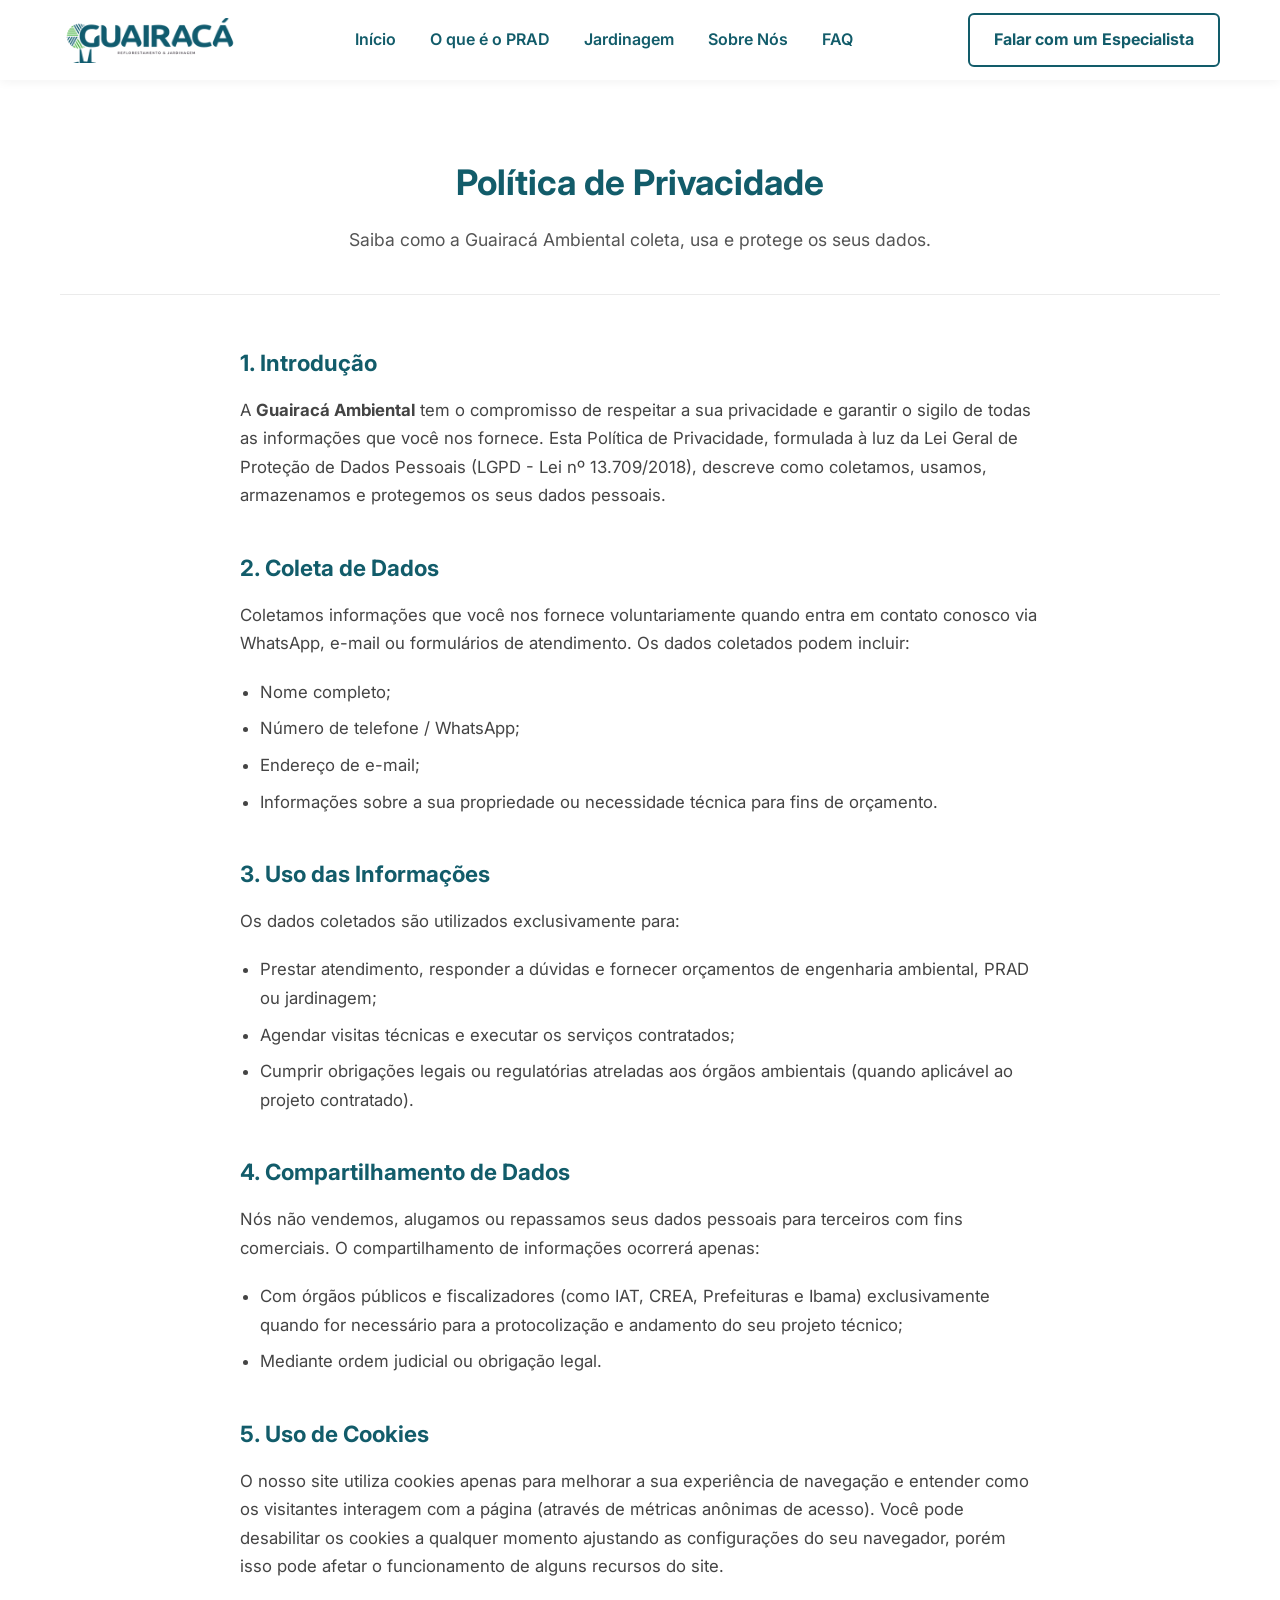
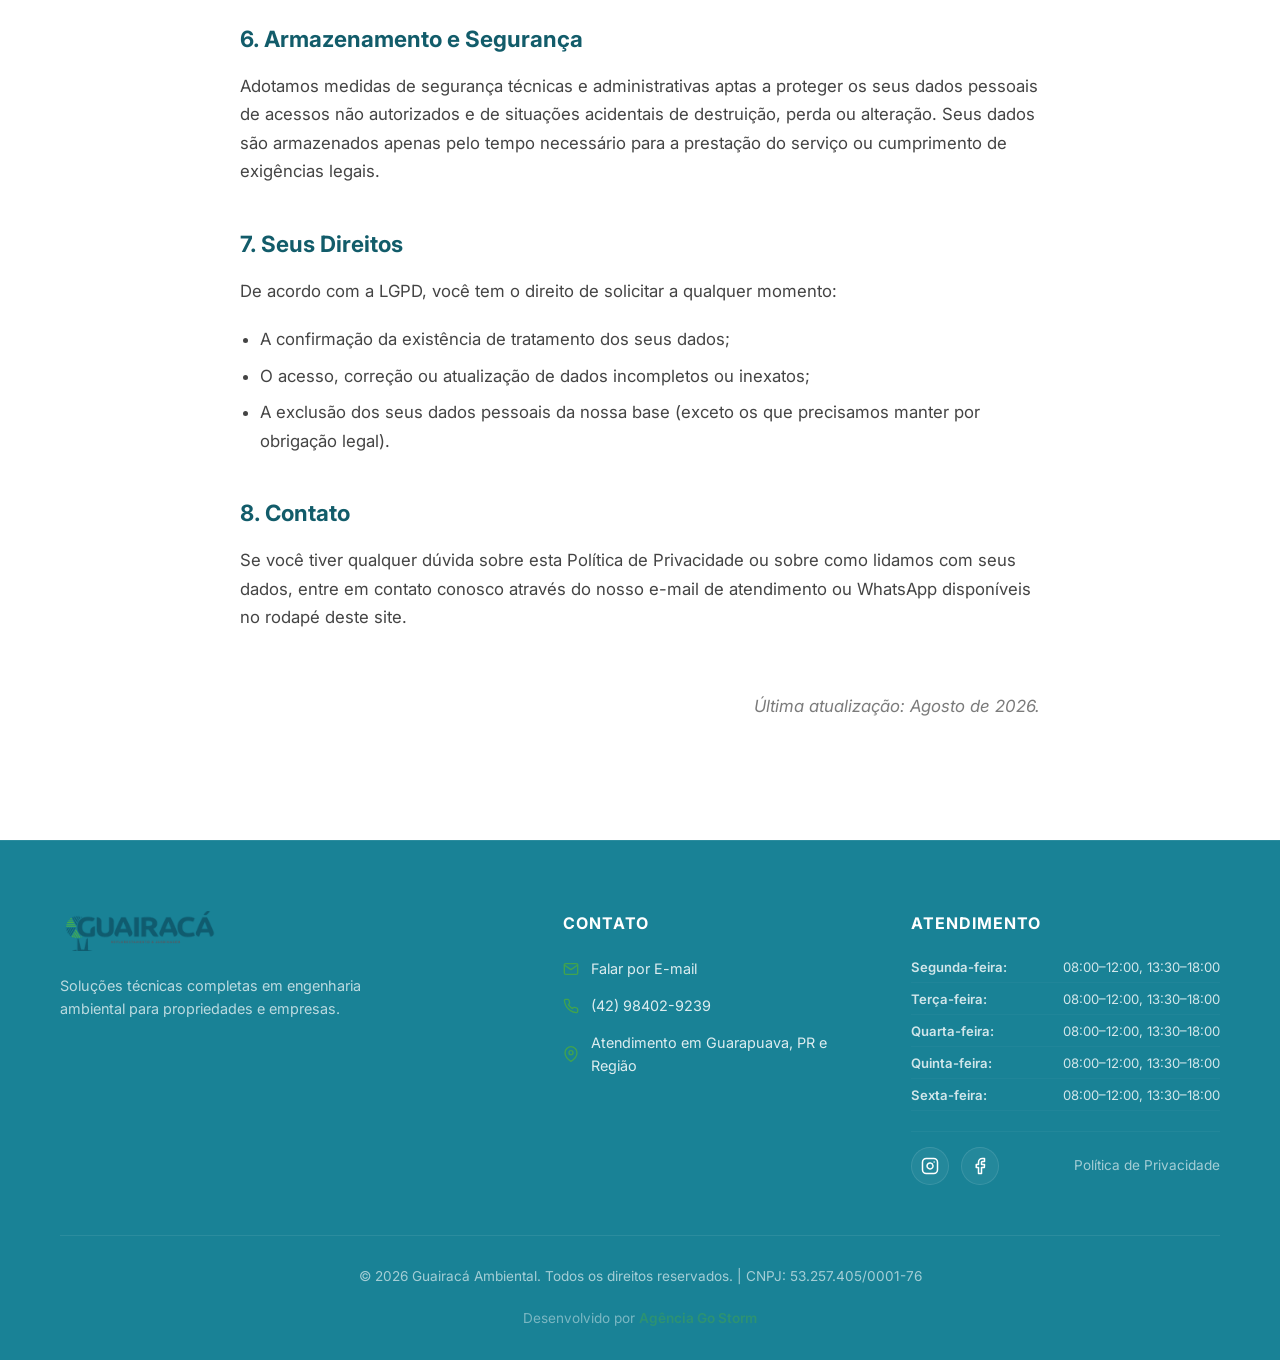
==== politica-de-privacidade.html @ 58c87380 "Primeira versão site Guairacá" ====
<!DOCTYPE html>
<html lang="pt-BR">
<head>
    <meta charset="UTF-8">
    <meta name="viewport" content="width=device-width, initial-scale=1.0">
    <title>Política de Privacidade - Guairacá Ambiental</title>
    <link rel="stylesheet" href="css/style.css">
    <link href="https://fonts.googleapis.com/css2?family=Inter:wght@300;400;600;700&display=swap" rel="stylesheet">
</head>
<body>

    <!-- Cabeçalho (Com links apontando de volta para a Home) -->
    <header id="header" class="header-fixo">
        <div class="container menu-container">
            <div class="logo">
                <a href="index.html">
                    <img src="assets/images/logo2.png" alt="Guairacá Ambiental">
                </a>
            </div>
            <nav class="nav-links">
                <a href="index.html#inicio">Início</a>
                <a href="index.html#prad">O que é o PRAD</a>
                <a href="index.html#jardinagem">Jardinagem</a>
                <a href="index.html#sobre">Sobre Nós</a>
                <a href="index.html#faq">FAQ</a>
            </nav>
            <div class="header-actions">
                <a href="index.html#contato" class="btn btn-destaque" id="btn-falar-especialista">Falar com um Especialista</a>
                <button class="menu-hamburguer" id="menuToggle" aria-label="Abrir Menu">
                    <span></span>
                    <span></span>
                    <span></span>
                </button>
            </div>
        </div>
        <!-- Gaveta do Menu Mobile -->
        <div class="menu-mobile" id="mobileMenu">
            <a href="index.html#inicio" class="link-mobile">Início</a>
            <a href="index.html#prad" class="link-mobile">O que é o PRAD</a>
            <a href="index.html#jardinagem" class="link-mobile">Jardinagem</a>
            <a href="index.html#sobre" class="link-mobile">Sobre Nós</a>
            <a href="index.html#faq" class="link-mobile">FAQ</a>
        </div>
    </header>

    <!-- Conteúdo da Política de Privacidade -->
    <main class="pagina-interna">
        <div class="container">
            <div class="cabecalho-pagina text-center">
                <h1 class="titulo-secao">Política de Privacidade</h1>
                <p class="texto-introdutorio">Saiba como a Guairacá Ambiental coleta, usa e protege os seus dados.</p>
            </div>

            <div class="conteudo-texto-legal">
                <h2>1. Introdução</h2>
                <p>A <strong>Guairacá Ambiental</strong> tem o compromisso de respeitar a sua privacidade e garantir o sigilo de todas as informações que você nos fornece. Esta Política de Privacidade, formulada à luz da Lei Geral de Proteção de Dados Pessoais (LGPD - Lei nº 13.709/2018), descreve como coletamos, usamos, armazenamos e protegemos os seus dados pessoais.</p>

                <h2>2. Coleta de Dados</h2>
                <p>Coletamos informações que você nos fornece voluntariamente quando entra em contato conosco via WhatsApp, e-mail ou formulários de atendimento. Os dados coletados podem incluir:</p>
                <ul>
                    <li>Nome completo;</li>
                    <li>Número de telefone / WhatsApp;</li>
                    <li>Endereço de e-mail;</li>
                    <li>Informações sobre a sua propriedade ou necessidade técnica para fins de orçamento.</li>
                </ul>

                <h2>3. Uso das Informações</h2>
                <p>Os dados coletados são utilizados exclusivamente para:</p>
                <ul>
                    <li>Prestar atendimento, responder a dúvidas e fornecer orçamentos de engenharia ambiental, PRAD ou jardinagem;</li>
                    <li>Agendar visitas técnicas e executar os serviços contratados;</li>
                    <li>Cumprir obrigações legais ou regulatórias atreladas aos órgãos ambientais (quando aplicável ao projeto contratado).</li>
                </ul>

                <h2>4. Compartilhamento de Dados</h2>
                <p>Nós não vendemos, alugamos ou repassamos seus dados pessoais para terceiros com fins comerciais. O compartilhamento de informações ocorrerá apenas:</p>
                <ul>
                    <li>Com órgãos públicos e fiscalizadores (como IAT, CREA, Prefeituras e Ibama) exclusivamente quando for necessário para a protocolização e andamento do seu projeto técnico;</li>
                    <li>Mediante ordem judicial ou obrigação legal.</li>
                </ul>

                <h2>5. Uso de Cookies</h2>
                <p>O nosso site utiliza cookies apenas para melhorar a sua experiência de navegação e entender como os visitantes interagem com a página (através de métricas anônimas de acesso). Você pode desabilitar os cookies a qualquer momento ajustando as configurações do seu navegador, porém isso pode afetar o funcionamento de alguns recursos do site.</p>

                <h2>6. Armazenamento e Segurança</h2>
                <p>Adotamos medidas de segurança técnicas e administrativas aptas a proteger os seus dados pessoais de acessos não autorizados e de situações acidentais de destruição, perda ou alteração. Seus dados são armazenados apenas pelo tempo necessário para a prestação do serviço ou cumprimento de exigências legais.</p>

                <h2>7. Seus Direitos</h2>
                <p>De acordo com a LGPD, você tem o direito de solicitar a qualquer momento:</p>
                <ul>
                    <li>A confirmação da existência de tratamento dos seus dados;</li>
                    <li>O acesso, correção ou atualização de dados incompletos ou inexatos;</li>
                    <li>A exclusão dos seus dados pessoais da nossa base (exceto os que precisamos manter por obrigação legal).</li>
                </ul>

                <h2>8. Contato</h2>
                <p>Se você tiver qualquer dúvida sobre esta Política de Privacidade ou sobre como lidamos com seus dados, entre em contato conosco através do nosso e-mail de atendimento ou WhatsApp disponíveis no rodapé deste site.</p>
                
                <p class="data-atualizacao"><em>Última atualização: Agosto de 2026.</em></p>
            </div>
        </div>
    </main>

    <!-- Rodapé (Cópia exata do index.html para manter a padronização) -->
    <footer id="contato" class="rodape-storm">
        <div class="container">
            <div class="footer-grid">
                <div class="footer-col">
                    <div class="footer-logo">
                        <img src="assets/images/logo2.png" alt="Guairacá Ambiental">
                    </div>
                    <p class="footer-descricao">Soluções técnicas completas em engenharia ambiental para propriedades e empresas.</p>
                </div>

                <div class="footer-col">
                    <h4>CONTATO</h4>
                    <ul class="footer-links-contato">
                        <li>
                            <span class="footer-icon">
                                <svg width="16" height="16" viewBox="0 0 24 24" fill="none" stroke="currentColor" stroke-width="2" stroke-linecap="round" stroke-linejoin="round"><path d="M4 4h16c1.1 0 2 .9 2 2v12c0 1.1-.9 2-2 2H4c-1.1 0-2-.9-2-2V6c0-1.1.9-2 2-2z"></path><polyline points="22,6 12,13 2,6"></polyline></svg>
                            </span> 
                            <a href="mailto:guairacaambiental@gmail.com" class="link-email-mascara">Falar por E-mail</a>
                        </li>
                        <li>
                            <span class="footer-icon">
                                <svg width="16" height="16" viewBox="0 0 24 24" fill="none" stroke="currentColor" stroke-width="2" stroke-linecap="round" stroke-linejoin="round"><path d="M22 16.92v3a2 2 0 0 1-2.18 2 19.79 19.79 0 0 1-8.63-3.07 19.5 19.5 0 0 1-6-6 19.79 19.79 0 0 1-3.07-8.67A2 2 0 0 1 4.11 2h3a2 2 0 0 1 2 1.72 12.84 12.84 0 0 0 .7 2.81 2 2 0 0 1-.45 2.11L8.09 9.91a16 16 0 0 0 6 6l1.27-1.27a2 2 0 0 1 2.11-.45 12.84 12.84 0 0 0 2.81.7A2 2 0 0 1 22 16.92z"></path></svg>
                            </span> 
                            (42) 98402-9239
                        </li>
                        <li>
                            <span class="footer-icon">
                                <svg width="16" height="16" viewBox="0 0 24 24" fill="none" stroke="currentColor" stroke-width="2" stroke-linecap="round" stroke-linejoin="round"><path d="M21 10c0 7-9 13-9 13s-9-6-9-13a9 9 0 0 1 18 0z"></path><circle cx="12" cy="10" r="3"></circle></svg>
                            </span> 
                            Atendimento em Guarapuava, PR e Região
                        </li>
                    </ul>
                </div>

                <div class="footer-col">
                    <h4>ATENDIMENTO</h4>
                    <ul class="footer-horarios-lista">
                        <li><span>Segunda-feira:</span> <span>08:00–12:00, 13:30–18:00</span></li>
                        <li><span>Terça-feira:</span> <span>08:00–12:00, 13:30–18:00</span></li>
                        <li><span>Quarta-feira:</span> <span>08:00–12:00, 13:30–18:00</span></li>
                        <li><span>Quinta-feira:</span> <span>08:00–12:00, 13:30–18:00</span></li>
                        <li><span>Sexta-feira:</span> <span>08:00–12:00, 13:30–18:00</span></li>
                    </ul>
                    
                    <div class="footer-redes-wrapper">
                        <div class="footer-redes">
                            <a href="https://www.instagram.com/guairacaambiental" target="_blank" class="rede-social-btn" title="Instagram">
                                <svg width="18" height="18" viewBox="0 0 24 24" fill="none" stroke="currentColor" stroke-width="2" stroke-linecap="round" stroke-linejoin="round"><rect x="2" y="2" width="20" height="20" rx="5" ry="5"></rect><path d="M16 11.37A4 4 0 1 1 12.63 8 4 4 0 0 1 16 11.37z"></path><line x1="17.5" y1="6.5" x2="17.51" y2="6.5"></line></svg>
                            </a>
                            <a href="https://facebook.com/suaempresa" target="_blank" class="rede-social-btn" title="Facebook">
                                <svg width="18" height="18" viewBox="0 0 24 24" fill="none" stroke="currentColor" stroke-width="2" stroke-linecap="round" stroke-linejoin="round"><path d="M18 2h-3a5 5 0 0 0-5 5v3H7v4h3v8h4v-8h3.8l.2-4h-4V7a1 1 0 0 1 1-1h3z"></path></svg>
                            </a>
                        </div>
                        <a href="politica-de-privacidade.html" class="link-privacidade">Política de Privacidade</a>
                    </div>
                </div>
            </div>

            <div class="footer-bottom">
                <p>&copy; 2026 Guairacá Ambiental. Todos os direitos reservados. | CNPJ: 53.257.405/0001-76</p>
                <p class="assinatura-storm mt-20">
                    Desenvolvido por <a href="https://www.agenciagostorm.com" target="_blank">Agência Go Storm</a>
                </p>
            </div>
        </div>
    </footer>

    <script src="js/main.js"></script>
</body>
</html>
---- css/style.css ----
:root {
    --cor-fundo: #FAFAFA;
    --cor-texto: #333333;
    --cor-primaria: #125c6a;
    --cor-secundaria: #49a942; 
    --cor-cinza-logo: #6d6e71;
    --cor-branca: #FFFFFF;
    --transicao: all 0.3s ease-in-out;
}

* {
    margin: 0;
    padding: 0;
    box-sizing: border-box;
    font-family: 'Inter', sans-serif;
}

body {
    background-color: var(--cor-fundo);
    color: var(--cor-texto);
    line-height: 1.6;
}

.container {
    max-width: 1200px;
    margin: 0 auto;
    padding: 0 20px;
}

.header-fixo {
    position: fixed;
    top: 0;
    width: 100%;
    background-color: rgba(255, 255, 255, 0.95);
    backdrop-filter: blur(10px);
    z-index: 1000;
    box-shadow: 0 2px 10px rgba(0,0,0,0.05);
    transition: var(--transicao);
}

.menu-container {
    display: flex;
    justify-content: space-between;
    align-items: center;
    height: 80px;
}

.nav-links a {
    text-decoration: none;
    color: var(--cor-primaria);
    font-weight: 600;
    margin: 0 15px;
    transition: var(--transicao);
}

.nav-links a:hover {
    color: var(--cor-secundaria);
}

.logo img {
    max-height: 45px;
    width: auto;
    display: block;
}

.btn {
    padding: 12px 24px;
    border-radius: 6px;
    text-decoration: none;
    font-weight: bold;
    transition: var(--transicao);
    display: inline-block;
}

.btn-destaque {
    background-color: transparent;
    border: 2px solid var(--cor-primaria);
    color: var(--cor-primaria);
}

.btn-destaque:hover {
    background-color: var(--cor-primaria);
    color: var(--cor-branca);
}

.btn-principal {
    background-color: var(--cor-secundaria);
    color: var(--cor-branca);
    font-size: 1.1rem;
    padding: 16px 32px;
    white-space: nowrap;
}

.btn-principal:hover {
    background-color: #00965e;
    transform: translateY(-2px);
}

.link-email-mascara {
    color: inherit;
    text-decoration: none;
    transition: var(--transicao);
}

.link-email-mascara:hover {
    color: var(--cor-secundaria);
}

.hero {
    background: linear-gradient(100deg, #125c6a 0%, #0d4651 60%, #082d34 100%);
    color: var(--cor-branca);
    padding: 160px 0 100px 0;
    min-height: 90vh;
    display: flex;
    align-items: center;
    position: relative;
    overflow: hidden;
}

.hero-grid {
    display: grid;
    grid-template-columns: 1.1fr 0.9fr;
    gap: 50px;
    align-items: center;
    position: relative;
    z-index: 2;
}

.hero-content {
    max-width: 95%;
}

.hero-image-wrapper {
    width: 100%;
    display: flex;
    justify-content: center;
    align-items: center;
}

.moldura-organica {
    width: 100%;
    height: 480px;
    border-radius: 255px 15px 225px 15px/15px 225px 15px 255px; 
    overflow: hidden;
    box-shadow: 0 20px 40px rgba(0, 0, 0, 0.4);
    border: 3px solid rgba(0, 184, 115, 0.3); 
}

.moldura-organica img {
    width: 100%;
    height: 100%;
    object-fit: cover;
    display: block;
    transition: var(--transicao);
}

.moldura-organica img:hover {
    transform: scale(1.03);
}

.selo-destaque {
    display: inline-flex;
    align-items: center;
    gap: 15px;
    font-size: 0.85rem;
    font-weight: 700;
    text-transform: uppercase;
    letter-spacing: 2px;
    color: var(--cor-secundaria);
    margin-bottom: 25px;
}

.selo-destaque::before {
    content: '';
    display: block;
    width: 40px;
    height: 2px;
    background-color: var(--cor-secundaria);
}

.headline {
    font-size: 2.4rem;
    line-height: 1.4;
    margin-bottom: 25px;
    font-weight: 700;
}

.subtitulo {
    font-size: 1.15rem;
    line-height: 1.8;
    margin-bottom: 40px;
    opacity: 0.85;
}

.barra-numeros {
    background-color: var(--cor-branca);
    padding: 60px 0;
    box-shadow: 0 -10px 30px rgba(0,0,0,0.05);
    position: relative;
    z-index: 10;
}

.grid-numeros {
    display: grid;
    grid-template-columns: repeat(4, 1fr);
    gap: 30px;
    text-align: center;
}

.numero-item .contador {
    font-size: 2.5rem;
    color: var(--cor-secundaria);
    font-weight: 700;
}

.numero-item p {
    font-weight: 600;
    color: var(--cor-primaria);
}

.scroll-reveal {
    opacity: 0;
    transform: translateY(30px);
    transition: all 0.8s ease-out;
}

.scroll-reveal.visible {
    opacity: 1;
    transform: translateY(0);
}

.secao-padrao {
    padding: 100px 0;
}

.bg-claro {
    background-color: #F4F7F6;
}

.text-center {
    text-align: center;
}

.titulo-secao {
    font-size: 2.2rem;
    color: var(--cor-primaria);
    margin-bottom: 20px;
    line-height: 1.3;
}

.texto-introdutorio {
    font-size: 1.1rem;
    color: #555;
}

.grid-cards {
    display: grid;
    grid-template-columns: repeat(3, 1fr);
    gap: 30px;
}

.card-alerta:hover {
    transform: translateY(-5px);
    box-shadow: 0 8px 30px rgba(0,0,0,0.08);
}


.card-alerta h3 {
    color: var(--cor-primaria);
    margin-bottom: 15px;
    font-size: 1.3rem;
}

.layout-duas-colunas {
    display: grid;
    grid-template-columns: 1fr 1fr;
    gap: 60px;
    align-items: center;
}

.layout-duas-colunas.reverso .conteudo-texto {
    order: 2;
}
.layout-duas-colunas.reverso .imagem-destaque {
    order: 1;
}

.cabecalho-duplo {
    display: grid;
    grid-template-columns: 1fr 1fr;
    gap: 50px;
    margin-bottom: 60px;
    align-items: center;
}

.cabecalho-duplo .titulo-secao {
    margin-bottom: 0;
    font-size: 2.2rem;
}

.cabecalho-duplo .texto-introdutorio {
    border-left: 3px solid var(--cor-secundaria);
    padding-left: 25px;
    text-align: left;
}

.grid-cards {
    display: grid;
    grid-template-columns: repeat(3, 1fr);
    gap: 30px;
}

.card-alerta {
    background: var(--cor-branca);
    padding: 40px 30px;
    border-radius: 12px;
    box-shadow: 0 4px 20px rgba(0,0,0,0.03);
    border-bottom: 4px solid transparent;
    transition: var(--transicao);
    display: flex;
    flex-direction: column;
    align-items: flex-start;
}

.card-alerta:hover {
    transform: translateY(-5px);
    box-shadow: 0 10px 30px rgba(0,0,0,0.08);
    border-bottom: 4px solid var(--cor-secundaria);
}

.icone-premium {
    background-color: rgba(18, 92, 106, 0.08);
    color: var(--cor-primaria);
    width: 65px;
    height: 65px;
    display: flex;
    justify-content: center;
    align-items: center;
    border-radius: 14px;
    margin-bottom: 25px;
    transition: var(--transicao);
}

.card-alerta:hover .icone-premium {
    background-color: var(--cor-secundaria);
    color: var(--cor-branca);
}

.card-alerta h3 {
    color: var(--cor-primaria);
    margin-bottom: 15px;
    font-size: 1.3rem;
    line-height: 1.3;
}

.linha-do-tempo {
    display: flex;
    flex-direction: column;
    gap: 30px;
}

.passo {
    display: flex;
    gap: 20px;
    align-items: flex-start;
}

.marcador {
    background-color: var(--cor-secundaria);
    color: var(--cor-branca);
    min-width: 40px;
    height: 40px;
    border-radius: 50%;
    display: flex;
    justify-content: center;
    align-items: center;
    font-weight: bold;
    font-size: 1.2rem;
    flex-shrink: 0;
}

.passo h4 {
    color: var(--cor-primaria);
    margin-bottom: 5px;
    font-size: 1.2rem;
}

.grid-fases-prad {
    display: grid;
    grid-template-columns: 1fr 1fr;
    gap: 30px;
    max-width: 900px;
    margin: 0 auto;
}

.card-fase {
    background: var(--cor-branca);
    border-radius: 12px;
    overflow: hidden;
    box-shadow: 0 4px 20px rgba(0,0,0,0.05);
    text-align: left;
    transition: var(--transicao);
}

.card-fase:hover {
    transform: translateY(-5px);
    box-shadow: 0 10px 30px rgba(0,0,0,0.08);
}

.card-fase img {
    width: 100%;
    height: 260px;
    object-fit: cover;
}

.conteudo-fase {
    padding: 25px;
}

.conteudo-fase h3 {
    color: var(--cor-primaria);
    font-size: 1.2rem;
    margin-bottom: 10px;
}

.conteudo-fase p {
    font-size: 0.95rem;
    color: #555;
    line-height: 1.5;
}

.cta-intermediario {
    background-color: rgba(18, 92, 106, 0.05);
    border: 1px dashed var(--cor-primaria);
    padding: 30px;
    border-radius: 12px;
    max-width: 900px;
    margin: 40px auto 0 auto;
    display: flex;
    justify-content: space-between;
    align-items: center;
    gap: 20px;
}

.cta-intermediario p {
    font-weight: 600;
    color: var(--cor-primaria);
    font-size: 1.05rem;
    text-align: left;
    margin: 0;
}

.imagem-unica-organica {
    width: 100%;
    height: 520px;
    overflow: hidden;
    border-radius: 40% 60% 70% 30% / 40% 50% 60% 50%;
    box-shadow: 0 20px 40px rgba(0, 0, 0, 0.08);
    border: 3px solid rgba(73, 169, 66, 0.2);
    transition: all 0.6s ease-in-out;
}

.imagem-unica-organica img {
    width: 100%;
    height: 100%;
    object-fit: cover;
    transition: all 0.6s ease-in-out;
}

.imagem-unica-organica:hover {
    border-radius: 60% 40% 30% 70% / 60% 30% 70% 40%;
}

.imagem-unica-organica:hover img {
    transform: scale(1.05);
}


.lista-check-premium {
    list-style: none;
    margin-top: 35px;
    padding: 0;
}

.lista-check-premium li {
    margin-bottom: 18px;
    font-size: 1.05rem;
    color: #444;
    display: flex;
    align-items: flex-start;
    gap: 15px;
    line-height: 1.6;
}

.lista-check-premium li::before {
    content: '';
    display: inline-block;
    width: 24px;
    height: 24px;
    min-width: 24px;
    background-color: rgba(73, 169, 66, 0.12);
    border-radius: 50%;
    
    background-image: url("data:image/svg+xml,%3Csvg xmlns='http://www.w3.org/2000/svg' viewBox='0 0 24 24' fill='none' stroke='%2349a942' stroke-width='2.5' stroke-linecap='round' stroke-linejoin='round'%3E%3Cpolyline points='20 6 9 17 4 12'%3E%3C/polyline%3E%3C/svg%3E");
    background-size: 13px;
    background-position: center;
    background-repeat: no-repeat;
    margin-top: 2px;
}

.foto-perfil {
    width: 100%;
    height: 100%; 
    object-fit: cover;
    border-radius: 12px;
    display: block;
}

.placeholder-img {
    background-color: #E0E0E0;
    width: 100%;
    height: 400px;
    border-radius: 12px;
    display: flex;
    justify-content: center;
    align-items: center;
    color: #888;
    font-weight: bold;
}

.mt-20 { margin-top: 20px; }
.mt-30 { margin-top: 30px; }
.mt-40 { margin-top: 40px; }
.mb-40 { margin-bottom: 40px; }


.comparacao-container {
    position: relative;
    width: 100%;
    max-width: 900px;
    height: 450px;
    margin: 0 auto;
    border-radius: 12px;
    overflow: hidden;
    box-shadow: 0 10px 30px rgba(0,0,0,0.1);
    container-type: inline-size; 
}

.img-depois, .img-antes {
    position: absolute;
    top: 0;
    left: 0;
    width: 100%;
    height: 100%;
}

.img-antes {
    width: 50%;
    overflow: hidden;
    border-right: 4px solid var(--cor-branca);
    z-index: 2;
}

.slider-comparacao {
    position: absolute;
    top: 0;
    left: 0;
    width: 100%;
    height: 100%;
    opacity: 0;
    z-index: 3;
    cursor: ew-resize;
}

.img-depois img, .img-antes img {
    height: 100%;
    object-fit: cover;
    object-position: left center;
}

.img-depois img {
    width: 100%;
}

.img-antes img {
    width: 100cqw; 
    max-width: none;
}

.foto-perfil {
    height: 500px;
    border-radius: 12px;
}

.box-responsavel {
    background-color: var(--cor-branca);
    padding: 20px;
    border-left: 4px solid var(--cor-secundaria);
    border-radius: 6px;
    box-shadow: 0 4px 15px rgba(0,0,0,0.03);
    text-align: center;
}

.nome-engenheiro {
    color: var(--cor-primaria);
    font-size: 1.3rem;
    margin-bottom: 5px;
}

.registro-crea {
    font-size: 0.95rem;
    color: #777;
    font-weight: 600;
}

.carrossel-wrapper {
    width: 100%;
    overflow: hidden;
    position: relative;
    padding: 20px 0;
    mask-image: linear-gradient(to right, transparent, black 10%, black 90%, transparent);
    -webkit-mask-image: linear-gradient(to right, transparent, black 10%, black 90%, transparent);
}

.carrossel-track {
    display: flex;
    align-items: center;
    gap: 60px;
    width: max-content;
    animation: rolarDireita 30s linear infinite;
}

.carrossel-track:hover {
    animation-play-state: paused;
}

.logo-cliente {
    height: 120px;
    width: auto;
    object-fit: contain;
    filter: grayscale(100%);
    opacity: 0.7;
    transition: var(--transicao);
}

.logo-cliente:hover {
    filter: grayscale(0%);
    opacity: 1;
    transform: scale(1.08);
}

@keyframes rolarDireita {
    0% {
        transform: translateX(-50%);
    }
    100% {
        transform: translateX(0%);
    }
}

.faq-container {
    max-width: 800px;
    margin: 0 auto;
}

.faq-item {
    background-color: var(--cor-branca);
    margin-bottom: 15px;
    border-radius: 8px;
    box-shadow: 0 2px 10px rgba(0,0,0,0.03);
    overflow: hidden;
}

.faq-item summary {
    padding: 20px;
    font-weight: 600;
    font-size: 1.1rem;
    color: var(--cor-primaria);
    cursor: pointer;
    list-style: none;
    position: relative;
    transition: var(--transicao);
}

.faq-item summary:hover {
    background-color: #F9F9F9;
}

.faq-item summary::after {
    content: '+';
    position: absolute;
    right: 20px;
    font-size: 1.5rem;
    color: var(--cor-secundaria);
}

.faq-item[open] summary::after {
    content: '-';
}

.faq-resposta {
    padding: 0 20px 20px 20px;
    color: #555;
    line-height: 1.7;
}

.rodape-conversao {
    background-color: var(--cor-primaria);
    color: var(--cor-branca);
    padding: 80px 0 40px 0;
}

.titulo-rodape {
    font-size: 2.2rem;
    margin-bottom: 20px;
}

.texto-rodape {
    font-size: 1.1rem;
    opacity: 0.9;
    max-width: 700px;
    margin: 0 auto;
}

.btn-grande {
    font-size: 1.2rem;
    padding: 18px 40px;
}

.faixa-credibilidade {
    display: flex;
    justify-content: center;
    gap: 40px;
    border-top: 1px solid rgba(255,255,255,0.1);
    border-bottom: 1px solid rgba(255,255,255,0.1);
    padding: 20px 0;
    font-weight: 600;
    letter-spacing: 1px;
}

.infos-tecnicas {
    font-size: 0.9rem;
    opacity: 0.7;
    line-height: 1.8;
}

.infos-tecnicas a {
    color: var(--cor-branca);
    font-weight: bold;
}

.rodape-storm {
    background-color: #198296;
    color: var(--cor-branca);
    padding: 70px 0 30px 0;
    border-top: 1px solid rgba(255, 255, 255, 0.08);
}

.footer-grid {
    display: grid;
    grid-template-columns: 1.5fr 1fr 1fr;
    gap: 40px;
    padding-bottom: 50px;
    border-bottom: 1px solid rgba(255, 255, 255, 0.08);
}

.footer-logo img {
    max-height: 40px;
    margin-bottom: 15px;
}

.footer-descricao {
    font-size: 0.9rem;
    opacity: 0.7;
    line-height: 1.6;
    max-width: 320px;
}

.footer-col h4 {
    color: var(--cor-branca);
    font-size: 1rem;
    letter-spacing: 1px;
    margin-bottom: 20px;
}

.footer-links-contato {
    list-style: none;
    padding: 0;
}

.footer-links-contato li {
    display: flex;
    align-items: center;
    gap: 12px;
    margin-bottom: 14px;
    font-size: 0.9rem;
    opacity: 0.85;
}

.footer-icon {
    display: flex;
    align-items: center;
    justify-content: center;
    color: var(--cor-secundaria);
    flex-shrink: 0;
}

.footer-horario {
    font-size: 0.9rem;
    opacity: 0.8;
    line-height: 1.6;
    margin-bottom: 20px;
}

.footer-redes {
    display: flex;
    gap: 12px;
}

.rede-social-btn {
    width: 38px;
    height: 38px;
    background-color: rgba(255, 255, 255, 0.05);
    border: 1px solid rgba(255, 255, 255, 0.1);
    border-radius: 50%;
    display: flex;
    justify-content: center;
    align-items: center;
    color: var(--cor-branca);
    text-decoration: none;
    transition: var(--transicao);
}

.rede-social-btn:hover {
    background-color: var(--cor-secundaria);
    border-color: var(--cor-secundaria);
    transform: translateY(-2px);
}

.footer-bottom {
    padding-top: 30px;
    text-align: center;
    font-size: 0.85rem;
    opacity: 0.6;
}

.faixa-credibilidade-footer {
    margin-bottom: 15px;
    letter-spacing: 1.5px;
    font-weight: 600;
}

.whatsapp-widget {
    position: fixed;
    bottom: 25px;
    right: 25px;
    z-index: 9999;
    font-family: 'Inter', sans-serif;
}

.chat-toggle-btn {
    width: 60px;
    height: 60px;
    background-color: #25D366;
    color: #fff;
    border-radius: 50%;
    border: none;
    display: flex;
    justify-content: center;
    align-items: center;
    box-shadow: 0 4px 20px rgba(37, 211, 102, 0.4);
    cursor: pointer;
    transition: transform 0.3s ease;
}

.chat-toggle-btn:hover {
    transform: scale(1.1);
}

.chat-popup {
    position: absolute;
    bottom: 75px;
    right: 0;
    width: 320px;
    background: #fff;
    border-radius: 16px;
    box-shadow: 0 10px 30px rgba(0,0,0,0.15);
    overflow: hidden;
    display: none;
    animation: fadeInChat 0.4s ease-out forwards;
}

@keyframes fadeInChat {
    from { opacity: 0; transform: translateY(15px); }
    to { opacity: 1; transform: translateY(0); }
}

.chat-header {
    background-color: #075E54;
    color: #fff;
    padding: 15px;
    display: flex;
    justify-content: space-between;
    align-items: center;
}

.chat-perfil {
    display: flex;
    align-items: center;
    gap: 10px;
    font-size: 0.95rem;
}

.status-bolinha {
    width: 10px;
    height: 10px;
    background-color: #25D366;
    border-radius: 50%;
    border: 2px solid #fff;
}

.chat-fechar {
    background: none;
    border: none;
    color: #fff;
    font-size: 1.4rem;
    cursor: pointer;
    opacity: 0.8;
}

.chat-fechar:hover {
    opacity: 1;
}

.chat-body {
    padding: 20px 15px;
    background-color: #efeae2;
    min-height: 100px;
}

.mensagem-recebida {
    background-color: #fff;
    padding: 12px 15px;
    border-radius: 0 12px 12px 12px;
    font-size: 0.9rem;
    color: #333;
    position: relative;
    box-shadow: 0 1px 2px rgba(0,0,0,0.1);
}

.chat-hora {
    display: block;
    font-size: 0.7rem;
    color: #999;
    text-align: right;
    margin-top: 5px;
}

.chat-footer {
    padding: 12px;
    background-color: #f0f0f0;
}

.btn-enviar-chat {
    background-color: #25D366;
    color: #fff;
    text-decoration: none;
    display: flex;
    justify-content: center;
    align-items: center;
    gap: 8px;
    padding: 10px;
    border-radius: 8px;
    font-weight: 600;
    font-size: 0.9rem;
    transition: background 0.2s;
}

.btn-enviar-chat:hover {
    background-color: #1EBE5D;
}

.assinatura-storm {
    font-size: 0.85rem;
    opacity: 0.7;
}

.assinatura-storm a {
    color: var(--cor-secundaria);
    text-decoration: none;
    font-weight: 600;
    transition: var(--transicao);
}

.assinatura-storm a:hover {
    text-decoration: underline;
    opacity: 1;
}

.footer-horarios-lista {
    list-style: none;
    padding: 0;
    margin-bottom: 20px;
}

.footer-horarios-lista li {
    font-size: 0.82rem;
    opacity: 0.8;
    margin-bottom: 6px;
    display: flex;
    justify-content: space-between;
    gap: 10px;
    border-bottom: 1px solid rgba(255, 255, 255, 0.04);
    padding-bottom: 4px;
}

.footer-horarios-lista li span:first-child {
    font-weight: 600;
}

.footer-horarios-lista li .fechado {
    opacity: 0.5;
}

@media (max-width: 992px) {
    .menu-container {
        height: 70px;
        padding: 0 15px;
    }

    .nav-links {
        display: none; 
    }

    .logo img {
        max-height: 35px;
    }

    #btn-falar-especialista {
        padding: 8px 12px;
        font-size: 0.78rem;
        white-space: nowrap;
    }

    .headline {
        font-size: 1.8rem;
        line-height: 1.3;
    }
    
    .titulo-secao {
        font-size: 1.6rem;
    }

    .hero-grid,
    .layout-duas-colunas,
    .cabecalho-duplo,
    .grid-fases-prad,
    .footer-grid {
        grid-template-columns: 1fr !important;
        gap: 30px;
    }

    .layout-duas-colunas.reverso .conteudo-texto {
        order: 1;
    }
    .layout-duas-colunas.reverso .imagem-destaque {
        order: 2;
    }

    .grid-cards {
        grid-template-columns: 1fr;
    }

    .grid-numeros {
        grid-template-columns: repeat(2, 1fr);
        gap: 20px;
    }

    .numero-item h2 {
        font-size: 2rem;
    }

    .moldura-organica, 
    .imagem-unica-organica {
        height: 320px;
    }

    .cta-intermediario {
        flex-direction: column;
        text-align: center;
        gap: 20px;
        padding: 25px 20px;
    }
    
    .cta-intermediario p {
        text-align: center;
        font-size: 1rem;
    }
}

.menu-hamburguer {
    display: none;
    flex-direction: column;
    justify-content: space-between;
    width: 26px;
    height: 18px;
    background: transparent;
    border: none;
    cursor: pointer;
    padding: 0;
    z-index: 1001;
}

.menu-hamburguer span {
    display: block;
    width: 100%;
    height: 2.5px;
    background-color: var(--cor-primaria);
    border-radius: 2px;
    transition: var(--transicao);
}

.menu-mobile {
    position: absolute;
    top: 80px;
    left: 0;
    width: 100%;
    background-color: var(--cor-branca);
    box-shadow: 0 15px 30px rgba(0,0,0,0.1);
    display: flex;
    flex-direction: column;
    padding: 10px 0;
    clip-path: polygon(0 0, 100% 0, 100% 0, 0 0);
    transition: clip-path 0.4s ease-in-out;
    visibility: hidden;
}

.menu-mobile.ativo {
    clip-path: polygon(0 0, 100% 0, 100% 100%, 0 100%);
    visibility: visible;
}

.link-mobile {
    padding: 15px 25px;
    text-decoration: none;
    color: var(--cor-primaria);
    font-weight: 600;
    border-bottom: 1px solid rgba(0,0,0,0.04);
    transition: background 0.2s;
}

.link-mobile:hover {
    background-color: #f4f7f6;
    color: var(--cor-secundaria);
}

@media (max-width: 992px) {
    .menu-hamburguer {
        display: flex;
    }
    
    .nav-links {
        display: none !important;
    }

    .header-actions {
        display: flex;
        align-items: center;
        gap: 12px;
    }

    .menu-container {
        height: 70px;
        padding: 0 15px;
    }

    .logo img {
        max-height: 35px;
    }

    #btn-falar-especialista {
        padding: 8px 12px;
        font-size: 0.75rem;
        white-space: nowrap;
    }

    .hero-grid,
    .layout-duas-colunas,
    .cabecalho-duplo,
    .grid-fases-prad,
    .footer-grid {
        display: flex;
        flex-direction: column;
        gap: 30px;
    }

    .layout-duas-colunas .conteudo-texto {
        order: 1;
    }
    .layout-duas-colunas .imagem-destaque {
        order: 2;
    }

    .layout-duas-colunas.reverso .conteudo-texto {
        order: 1;
    }
    .layout-duas-colunas.reverso .imagem-destaque {
        order: 2;
    }

    .grid-cards {
        grid-template-columns: 1fr;
    }

    .grid-numeros {
        grid-template-columns: repeat(2, 1fr);
        gap: 20px;
    }

    .moldura-organica, 
    .imagem-unica-organica {
        height: 300px;
    }

    .cta-intermediario {
        flex-direction: column;
        text-align: center;
        gap: 20px;
        padding: 25px 20px;
    }
    
    .cta-intermediario p {
        text-align: center;
        font-size: 1rem;
    }
}

@media (max-width: 480px) {
    .headline {
        font-size: 1.5rem;
    }

    .titulo-secao {
        font-size: 1.35rem;
    }

    .grid-numeros {
        grid-template-columns: 1fr;
    }

    .secao-padrao {
        padding: 50px 0;
    }
}

@media (max-width: 576px) {
    .btn-principal {
        font-size: 0.95rem !important;
        padding: 12px 16px !important;
        white-space: nowrap !important;
        display: inline-block;
        letter-spacing: -0.1px;
    }
}

@media (max-width: 380px) {
    .btn-principal {
        font-size: 0.75rem !important;
        padding: 12px 16px !important;
    }
}

.footer-redes-wrapper {
    display: flex;
    align-items: center;
    justify-content: space-between;
    margin-top: 20px;
    padding-top: 15px;
    border-top: 1px solid rgba(255, 255, 255, 0.04);
}

.link-privacidade {
    color: rgba(255, 255, 255, 0.6);
    font-size: 0.85rem;
    text-decoration: none;
    transition: var(--transicao);
}

.link-privacidade:hover {
    color: var(--cor-secundaria);
    text-decoration: underline;
}

.cookie-banner {
    position: fixed;
    bottom: -150px;
    left: 0;
    width: 100%;
    background-color: rgba(5, 11, 9, 0.95);
    backdrop-filter: blur(10px);
    z-index: 10000;
    padding: 20px 0;
    box-shadow: 0 -10px 30px rgba(0,0,0,0.15);
    transition: bottom 0.6s cubic-bezier(0.16, 1, 0.3, 1);
}

.cookie-banner.mostrar {
    bottom: 0;
}

.cookie-content {
    max-width: 1200px;
    margin: 0 auto;
    padding: 0 20px;
    display: flex;
    justify-content: space-between;
    align-items: center;
    gap: 30px;
}

.cookie-content p {
    color: var(--cor-branca);
    font-size: 0.9rem;
    line-height: 1.5;
    margin: 0;
    opacity: 0.85;
}

.cookie-content p a {
    color: var(--cor-secundaria);
    text-decoration: underline;
    font-weight: 600;
}

.btn-cookie {
    white-space: nowrap;
    padding: 12px 25px !important;
    font-size: 0.9rem !important;
}

@media (max-width: 768px) {
    .cookie-content {
        flex-direction: column;
        text-align: center;
        gap: 15px;
    }
    
    .footer-redes-wrapper {
        flex-direction: column;
        gap: 15px;
        align-items: flex-start;
    }
}

.pagina-interna {
    padding: 160px 0 100px 0; /* Espaço extra no topo por causa do menu fixo */
    background-color: var(--cor-branca);
}

.cabecalho-pagina {
    margin-bottom: 50px;
    border-bottom: 1px solid rgba(0,0,0,0.08);
    padding-bottom: 40px;
}

.conteudo-texto-legal {
    max-width: 800px;
    margin: 0 auto; /* Centraliza a coluna de texto para melhor leitura */
    color: #444;
}

.conteudo-texto-legal h2 {
    color: var(--cor-primaria);
    font-size: 1.4rem;
    margin: 40px 0 15px 0;
}

.conteudo-texto-legal p {
    font-size: 1.05rem;
    line-height: 1.7;
    margin-bottom: 20px;
}

.conteudo-texto-legal ul {
    margin-left: 20px;
    margin-bottom: 25px;
}

.conteudo-texto-legal ul li {
    font-size: 1.05rem;
    line-height: 1.7;
    margin-bottom: 8px;
}

.data-atualizacao {
    margin-top: 60px;
    font-size: 0.9rem;
    opacity: 0.7;
    text-align: right;
}
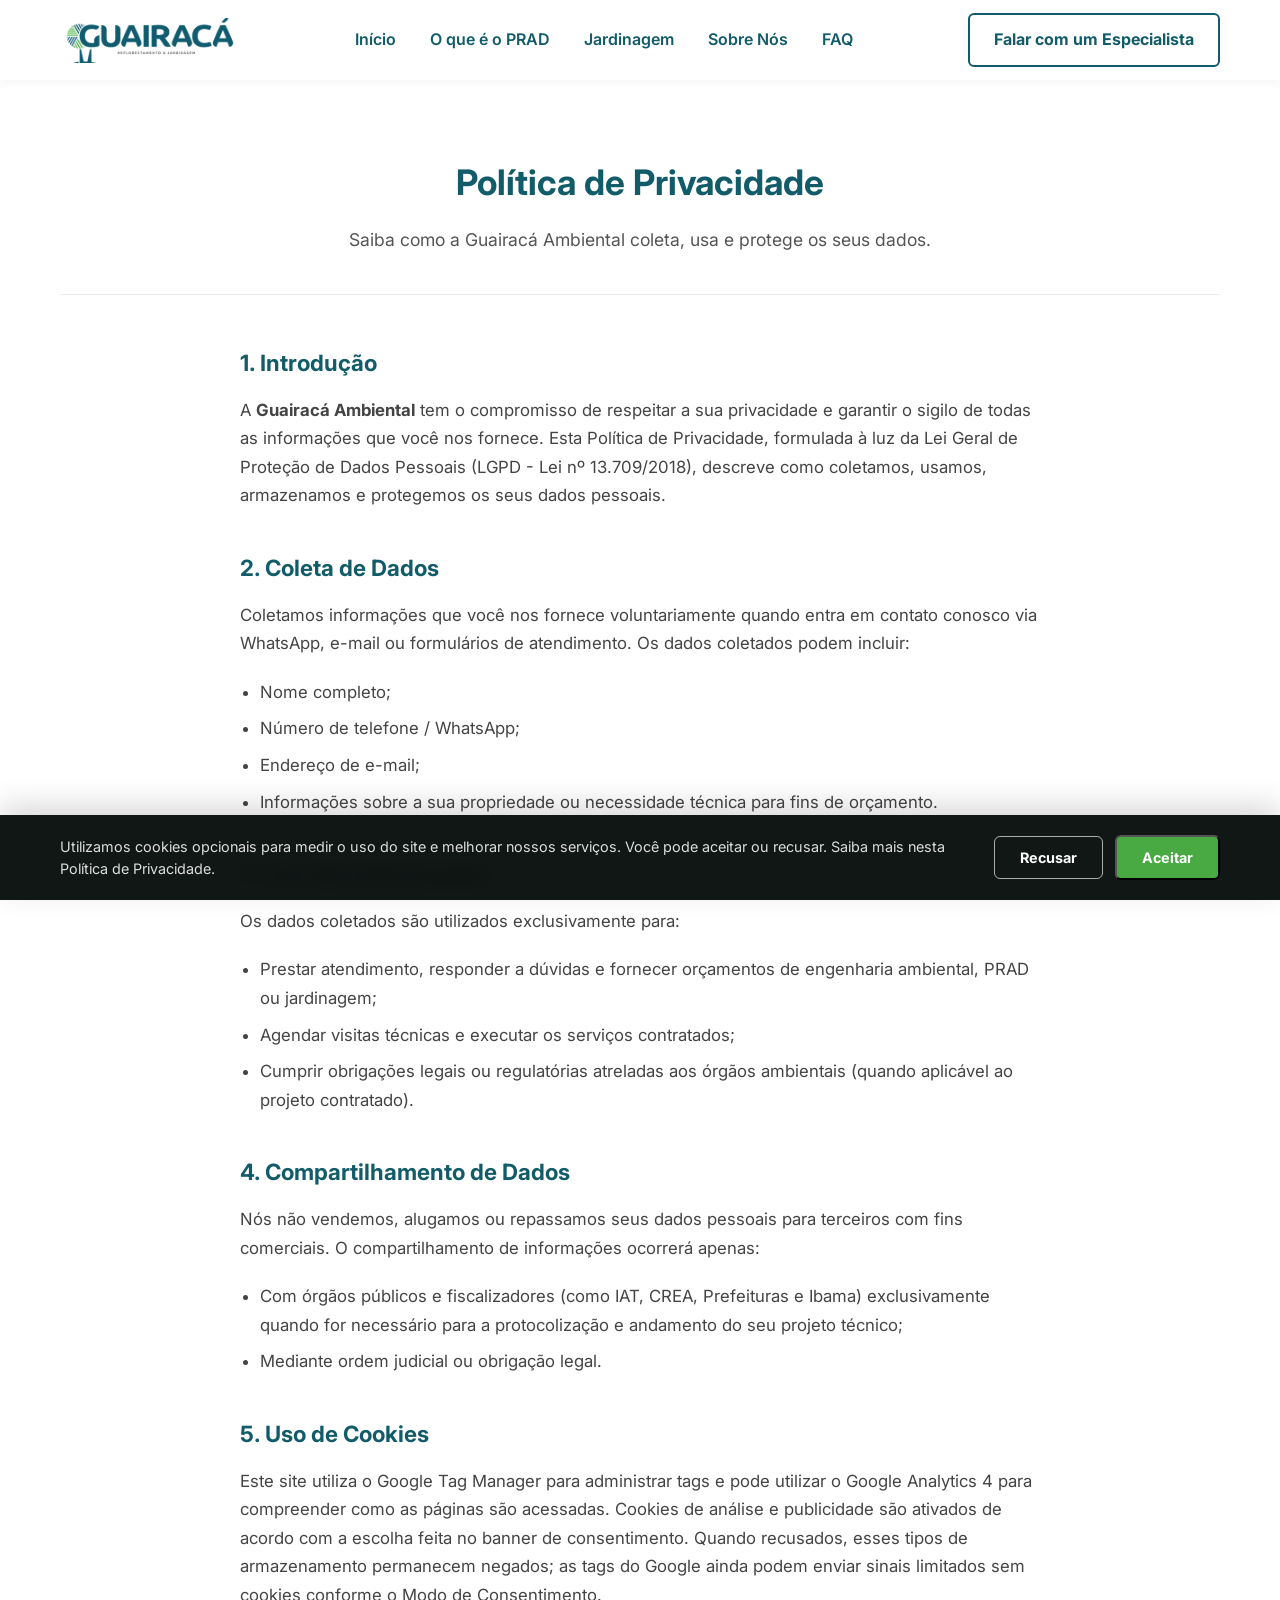
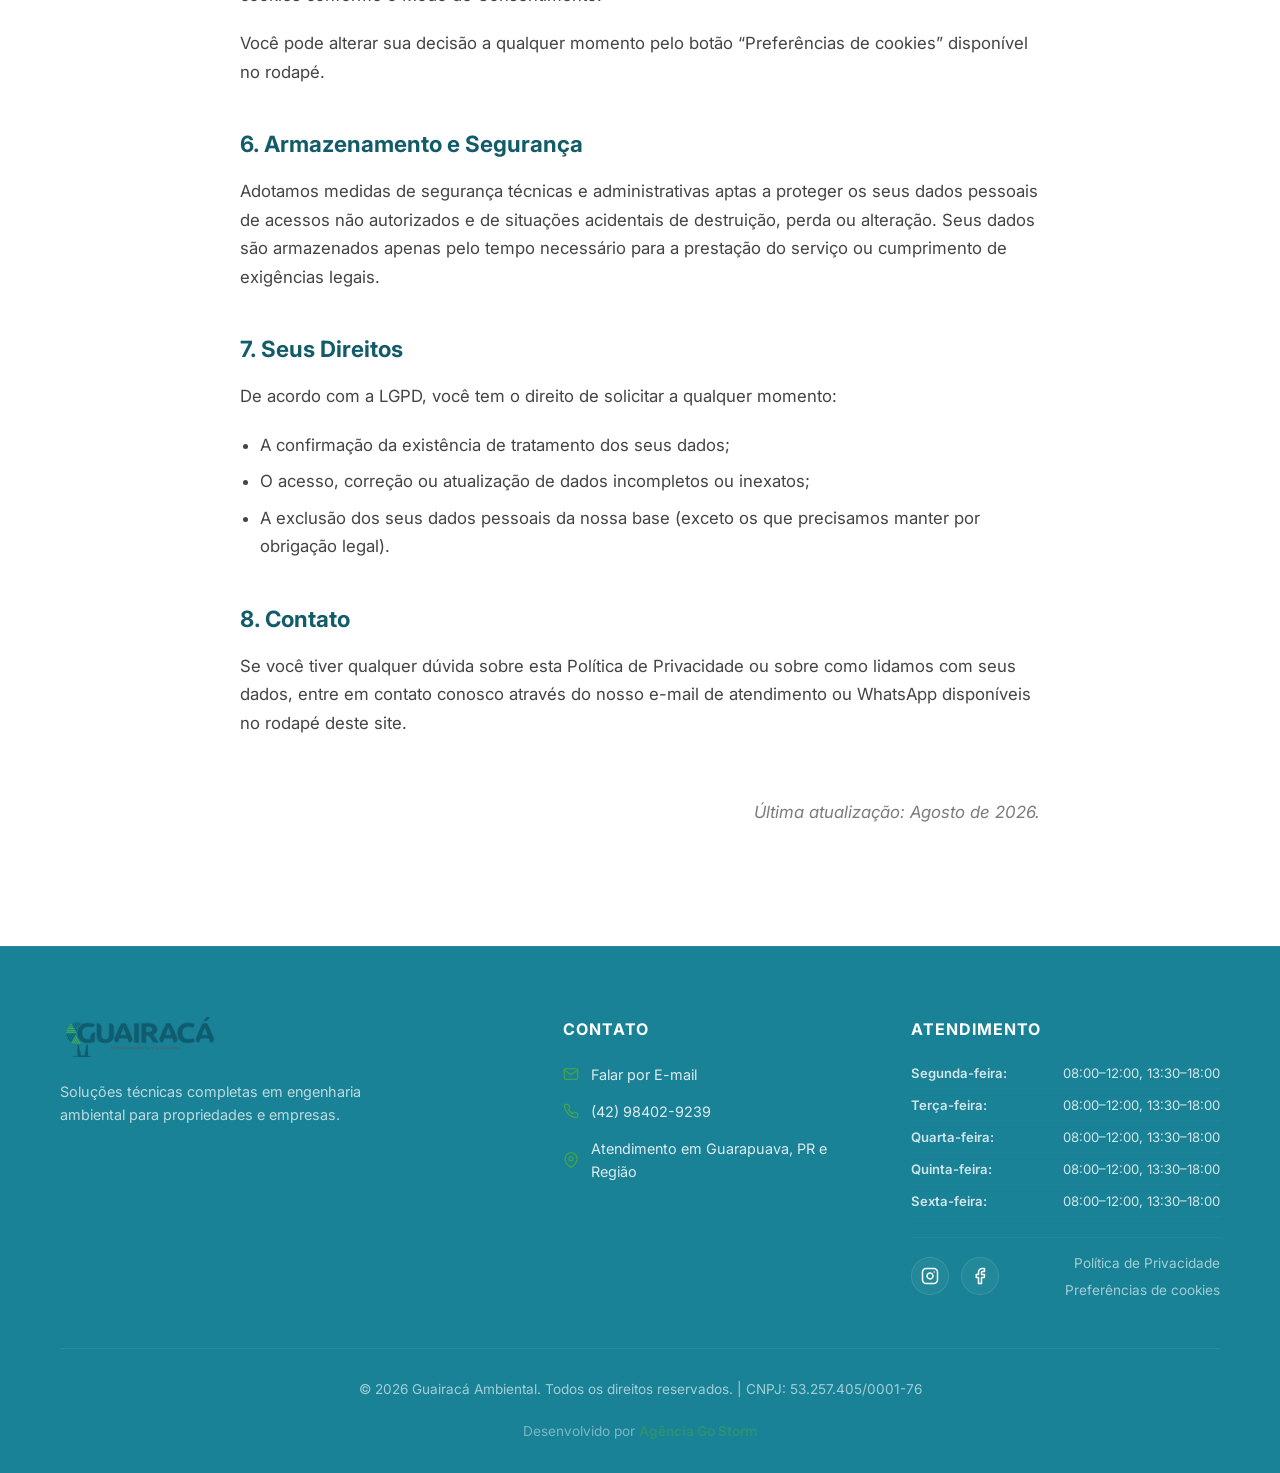
==== commit 8aa029de: "instalacao GTM" ====
--- a/politica-de-privacidade.html
+++ b/politica-de-privacidade.html
@@ -1,6 +1,39 @@
 <!DOCTYPE html>
 <html lang="pt-BR">
 <head>
+    <!-- Google Consent Mode: deve vir antes do Google Tag Manager -->
+    <script>
+        window.dataLayer = window.dataLayer || [];
+        function gtag(){dataLayer.push(arguments);}
+
+        var consentimentoGoogle = 'denied';
+
+        try {
+            var escolhaCookies = localStorage.getItem('cookiesGuairaca');
+
+            if (escolhaCookies === 'granted' || escolhaCookies === 'true') {
+                consentimentoGoogle = 'granted';
+            }
+        } catch (erro) {
+            consentimentoGoogle = 'denied';
+        }
+
+        gtag('consent', 'default', {
+            ad_storage: consentimentoGoogle,
+            analytics_storage: consentimentoGoogle,
+            ad_user_data: consentimentoGoogle,
+            ad_personalization: consentimentoGoogle
+        });
+    </script>
+
+    <!-- Google Tag Manager -->
+    <script>(function(w,d,s,l,i){w[l]=w[l]||[];w[l].push({'gtm.start':
+    new Date().getTime(),event:'gtm.js'});var f=d.getElementsByTagName(s)[0],
+    j=d.createElement(s),dl=l!='dataLayer'?'&l='+l:'';j.async=true;j.src=
+    'https://www.googletagmanager.com/gtm.js?id='+i+dl;f.parentNode.insertBefore(j,f);
+    })(window,document,'script','dataLayer','GTM-MQ4B3G3R');</script>
+    <!-- End Google Tag Manager -->
+
     <meta charset="UTF-8">
     <meta name="viewport" content="width=device-width, initial-scale=1.0">
     <title>Política de Privacidade - Guairacá Ambiental</title>
@@ -8,6 +41,11 @@
     <link href="https://fonts.googleapis.com/css2?family=Inter:wght@300;400;600;700&display=swap" rel="stylesheet">
 </head>
 <body>
+
+        <!-- Google Tag Manager (noscript) -->
+    <noscript><iframe src="https://www.googletagmanager.com/ns.html?id=GTM-MQ4B3G3R"
+    height="0" width="0" style="display:none;visibility:hidden"></iframe></noscript>
+    <!-- End Google Tag Manager (noscript) -->
 
     <!-- Cabeçalho (Com links apontando de volta para a Home) -->
     <header id="header" class="header-fixo">
@@ -80,7 +118,8 @@
                 </ul>
 
                 <h2>5. Uso de Cookies</h2>
-                <p>O nosso site utiliza cookies apenas para melhorar a sua experiência de navegação e entender como os visitantes interagem com a página (através de métricas anônimas de acesso). Você pode desabilitar os cookies a qualquer momento ajustando as configurações do seu navegador, porém isso pode afetar o funcionamento de alguns recursos do site.</p>
+                <p>Este site utiliza o Google Tag Manager para administrar tags e pode utilizar o Google Analytics 4 para compreender como as páginas são acessadas. Cookies de análise e publicidade são ativados de acordo com a escolha feita no banner de consentimento. Quando recusados, esses tipos de armazenamento permanecem negados; as tags do Google ainda podem enviar sinais limitados sem cookies conforme o Modo de Consentimento.</p>
+                <p>Você pode alterar sua decisão a qualquer momento pelo botão “Preferências de cookies” disponível no rodapé.</p>
 
                 <h2>6. Armazenamento e Segurança</h2>
                 <p>Adotamos medidas de segurança técnicas e administrativas aptas a proteger os seus dados pessoais de acessos não autorizados e de situações acidentais de destruição, perda ou alteração. Seus dados são armazenados apenas pelo tempo necessário para a prestação do serviço ou cumprimento de exigências legais.</p>
@@ -155,7 +194,10 @@
                                 <svg width="18" height="18" viewBox="0 0 24 24" fill="none" stroke="currentColor" stroke-width="2" stroke-linecap="round" stroke-linejoin="round"><path d="M18 2h-3a5 5 0 0 0-5 5v3H7v4h3v8h4v-8h3.8l.2-4h-4V7a1 1 0 0 1 1-1h3z"></path></svg>
                             </a>
                         </div>
-                        <a href="politica-de-privacidade.html" class="link-privacidade">Política de Privacidade</a>
+                        <div class="footer-politicas">
+                            <a href="politica-de-privacidade.html" class="link-privacidade">Política de Privacidade</a>
+                            <button id="preferencias-cookies" class="botao-preferencias-cookies" type="button">Preferências de cookies</button>
+                        </div>
                     </div>
                 </div>
             </div>
@@ -169,6 +211,16 @@
         </div>
     </footer>
 
+    <div id="cookie-banner" class="cookie-banner" role="dialog" aria-label="Preferências de cookies" aria-live="polite">
+        <div class="cookie-content">
+            <p>Utilizamos cookies opcionais para medir o uso do site e melhorar nossos serviços. Você pode aceitar ou recusar. Saiba mais nesta Política de Privacidade.</p>
+            <div class="cookie-acoes">
+                <button id="recusar-cookies" class="btn btn-cookie btn-cookie-recusar" type="button">Recusar</button>
+                <button id="aceitar-cookies" class="btn btn-principal btn-cookie" type="button">Aceitar</button>
+            </div>
+        </div>
+    </div>
+
     <script src="js/main.js"></script>
 </body>
-</html>+</html>
--- a/css/style.css
+++ b/css/style.css
@@ -280,6 +280,26 @@
 
 .layout-duas-colunas.reverso .conteudo-texto {
     order: 2;
+}
+.layout-duas-colunas .imagem-destaque,
+.layout-duas-colunas.reverso .imagem-destaque {
+    width: 100%;
+    min-width: 0;
+    align-self: stretch;
+}
+
+.imagem-unica-organica {
+    width: 100%;
+    max-width: 520px;
+    height: 300px;
+    margin: 0 auto;
+}
+
+.imagem-unica-organica img {
+    display: block;
+    width: 100%;
+    height: 100%;
+    object-fit: cover;
 }
 .layout-duas-colunas.reverso .imagem-destaque {
     order: 1;
@@ -623,11 +643,15 @@
 }
 
 .carrossel-track {
-    display: flex;
-    align-items: center;
-    gap: 60px;
+    --gap-carrossel: 40px;
+    --metade-gap: 20px;
+
+    display: flex;
+    align-items: center;
+    gap: var(--gap-carrossel);
     width: max-content;
-    animation: rolarDireita 30s linear infinite;
+    animation: rolarDireita 35s linear infinite;
+    will-change: transform;
 }
 
 .carrossel-track:hover {
@@ -635,26 +659,22 @@
 }
 
 .logo-cliente {
-    height: 120px;
-    width: auto;
+    width: 180px;
+    height: 100px;
+    flex: 0 0 180px;
     object-fit: contain;
     filter: grayscale(100%);
     opacity: 0.7;
     transition: var(--transicao);
 }
 
-.logo-cliente:hover {
-    filter: grayscale(0%);
-    opacity: 1;
-    transform: scale(1.08);
-}
-
 @keyframes rolarDireita {
-    0% {
-        transform: translateX(-50%);
-    }
-    100% {
-        transform: translateX(0%);
+    from {
+        transform: translateX(calc(-50% - var(--metade-gap)));
+    }
+
+    to {
+        transform: translateX(0);
     }
 }
 
@@ -781,6 +801,22 @@
     font-size: 1rem;
     letter-spacing: 1px;
     margin-bottom: 20px;
+}
+
+.footer-telefone {
+    color: inherit;
+    text-decoration: none;
+    white-space: nowrap;
+    -webkit-text-fill-color: currentColor;
+}
+
+.footer-telefone:visited {
+    color: inherit;
+}
+
+.footer-telefone:hover {
+    color: var(--cor-secundaria);
+    text-decoration: underline;
 }
 
 .footer-links-contato {
@@ -1236,6 +1272,40 @@
 }
 
 @media (max-width: 480px) {
+    .carrossel-wrapper {
+    padding: 10px 0;
+    mask-image: linear-gradient(
+        to right,
+        transparent,
+        black 5%,
+        black 95%,
+        transparent
+    );
+    -webkit-mask-image: linear-gradient(
+        to right,
+        transparent,
+        black 5%,
+        black 95%,
+        transparent
+    );
+}
+
+    .carrossel-track {
+        --gap-carrossel: 24px;
+        --metade-gap: 12px;
+        animation-duration: 30s;
+    }
+
+    .logo-cliente {
+        width: 140px;
+        height: 80px;
+        flex-basis: 140px;
+    }
+    .imagem-unica-organica {
+        height: 260px;
+        border-radius: 24px;
+    }
+  
     .headline {
         font-size: 1.5rem;
     }
@@ -1279,33 +1349,52 @@
     border-top: 1px solid rgba(255, 255, 255, 0.04);
 }
 
-.link-privacidade {
+.footer-politicas {
+    display: flex;
+    flex-direction: column;
+    align-items: flex-end;
+    gap: 8px;
+}
+
+.link-privacidade,
+.botao-preferencias-cookies {
     color: rgba(255, 255, 255, 0.6);
     font-size: 0.85rem;
     text-decoration: none;
     transition: var(--transicao);
 }
 
-.link-privacidade:hover {
+.botao-preferencias-cookies {
+    appearance: none;
+    padding: 0;
+    border: 0;
+    background: transparent;
+    font-family: inherit;
+    cursor: pointer;
+}
+
+.link-privacidade:hover,
+.botao-preferencias-cookies:hover {
     color: var(--cor-secundaria);
     text-decoration: underline;
 }
 
 .cookie-banner {
     position: fixed;
-    bottom: -150px;
+    bottom: 0;
     left: 0;
     width: 100%;
     background-color: rgba(5, 11, 9, 0.95);
     backdrop-filter: blur(10px);
     z-index: 10000;
     padding: 20px 0;
-    box-shadow: 0 -10px 30px rgba(0,0,0,0.15);
-    transition: bottom 0.6s cubic-bezier(0.16, 1, 0.3, 1);
+    box-shadow: 0 -10px 30px rgba(0, 0, 0, 0.15);
+    transform: translateY(100%);
+    transition: transform 0.6s cubic-bezier(0.16, 1, 0.3, 1);
 }
 
 .cookie-banner.mostrar {
-    bottom: 0;
+    transform: translateY(0);
 }
 
 .cookie-content {
@@ -1332,22 +1421,71 @@
     font-weight: 600;
 }
 
+.cookie-acoes {
+    display: flex;
+    align-items: center;
+    gap: 12px;
+    flex-shrink: 0;
+}
+
 .btn-cookie {
     white-space: nowrap;
     padding: 12px 25px !important;
     font-size: 0.9rem !important;
 }
 
+.btn-cookie-recusar {
+    color: var(--cor-branca);
+    background: transparent;
+    border: 1px solid rgba(255, 255, 255, 0.65);
+}
+
+.btn-cookie-recusar:hover {
+    color: #07130f;
+    background: var(--cor-branca);
+    border-color: var(--cor-branca);
+}
+
 @media (max-width: 768px) {
+    .cookie-banner {
+        max-height: 60dvh;
+        overflow-y: auto;
+        padding: 14px 0 calc(14px + env(safe-area-inset-bottom));
+    }
+
     .cookie-content {
         flex-direction: column;
         text-align: center;
-        gap: 15px;
-    }
-    
+        gap: 12px;
+        padding: 0 16px;
+    }
+
+    .cookie-content p {
+        font-size: 0.8rem;
+        line-height: 1.4;
+    }
+
+    .btn-cookie {
+        width: 100%;
+        white-space: normal;
+        padding: 11px 16px !important;
+    }
+
+    .cookie-acoes {
+        width: 100%;
+    }
+
+    .cookie-acoes .btn-cookie {
+        flex: 1;
+    }
+
     .footer-redes-wrapper {
         flex-direction: column;
         gap: 15px;
+        align-items: flex-start;
+    }
+
+    .footer-politicas {
         align-items: flex-start;
     }
 }
@@ -1397,4 +1535,4 @@
     font-size: 0.9rem;
     opacity: 0.7;
     text-align: right;
-}+}
